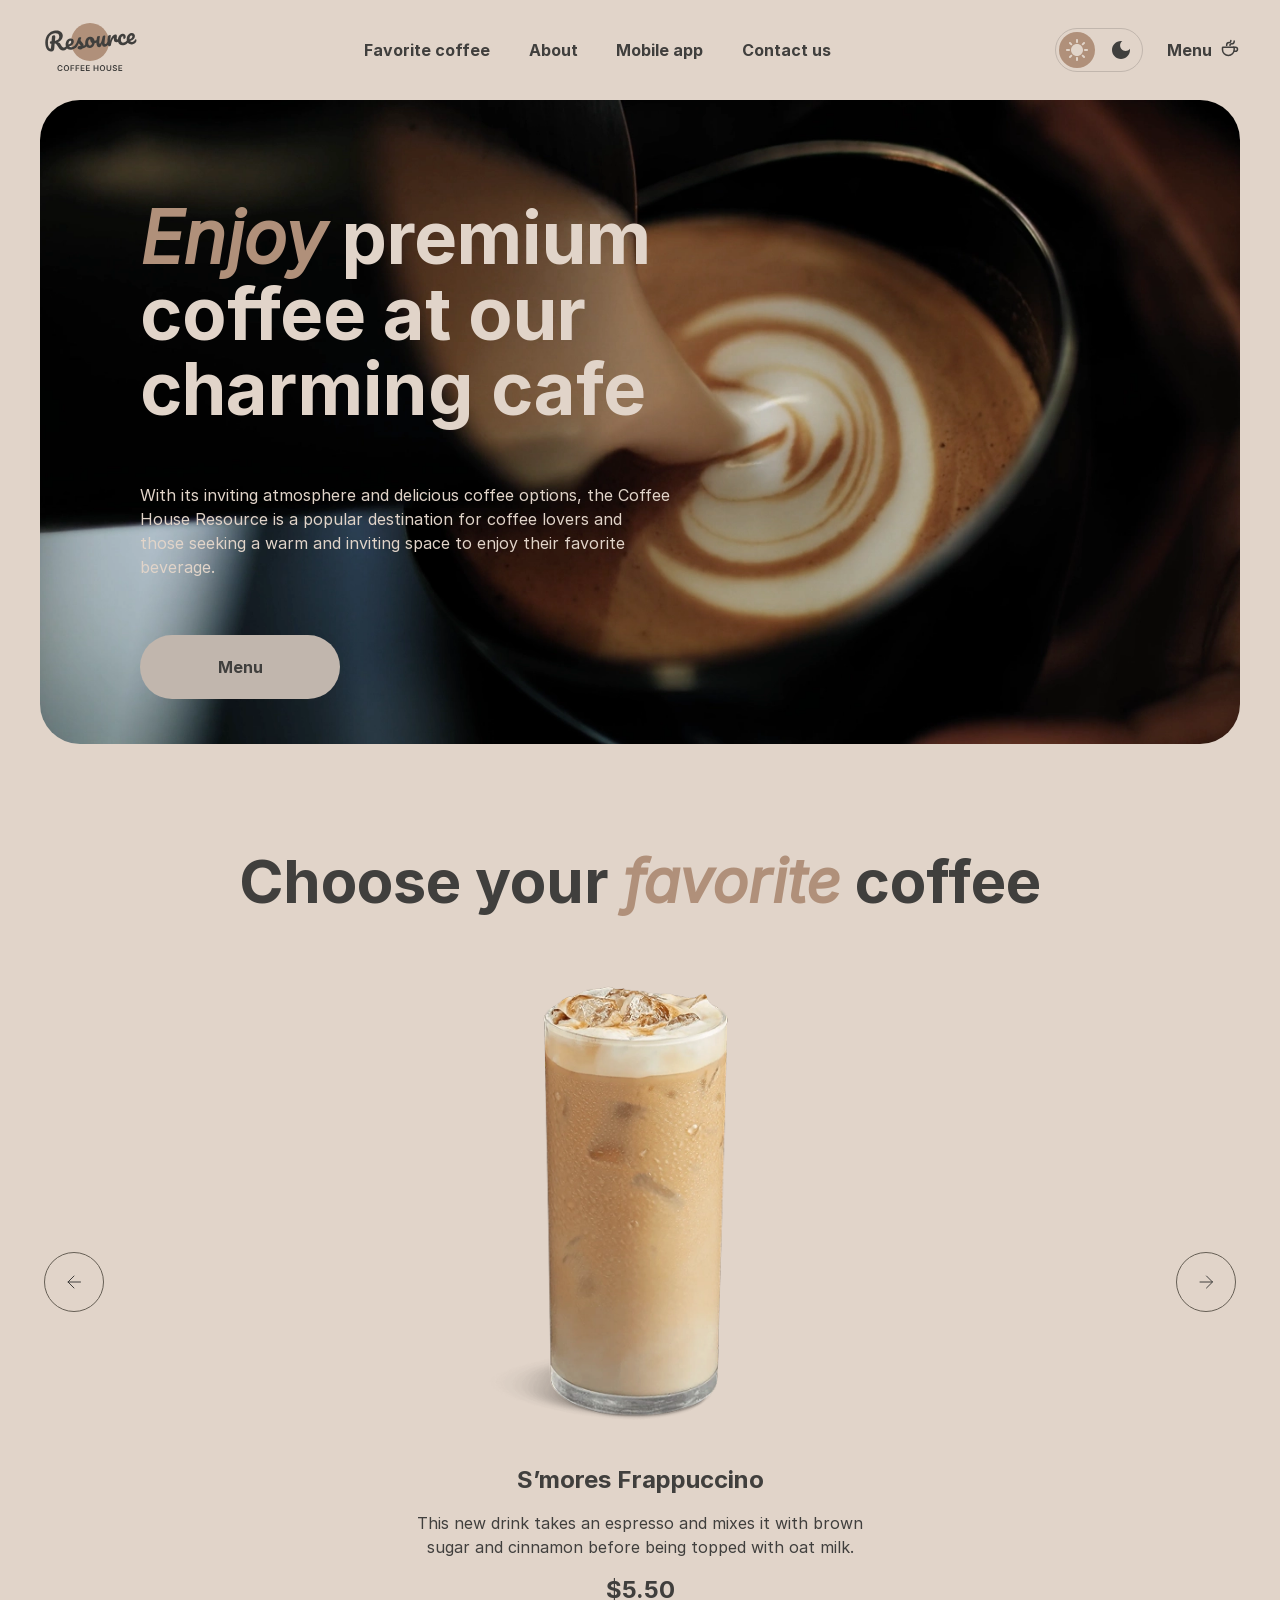
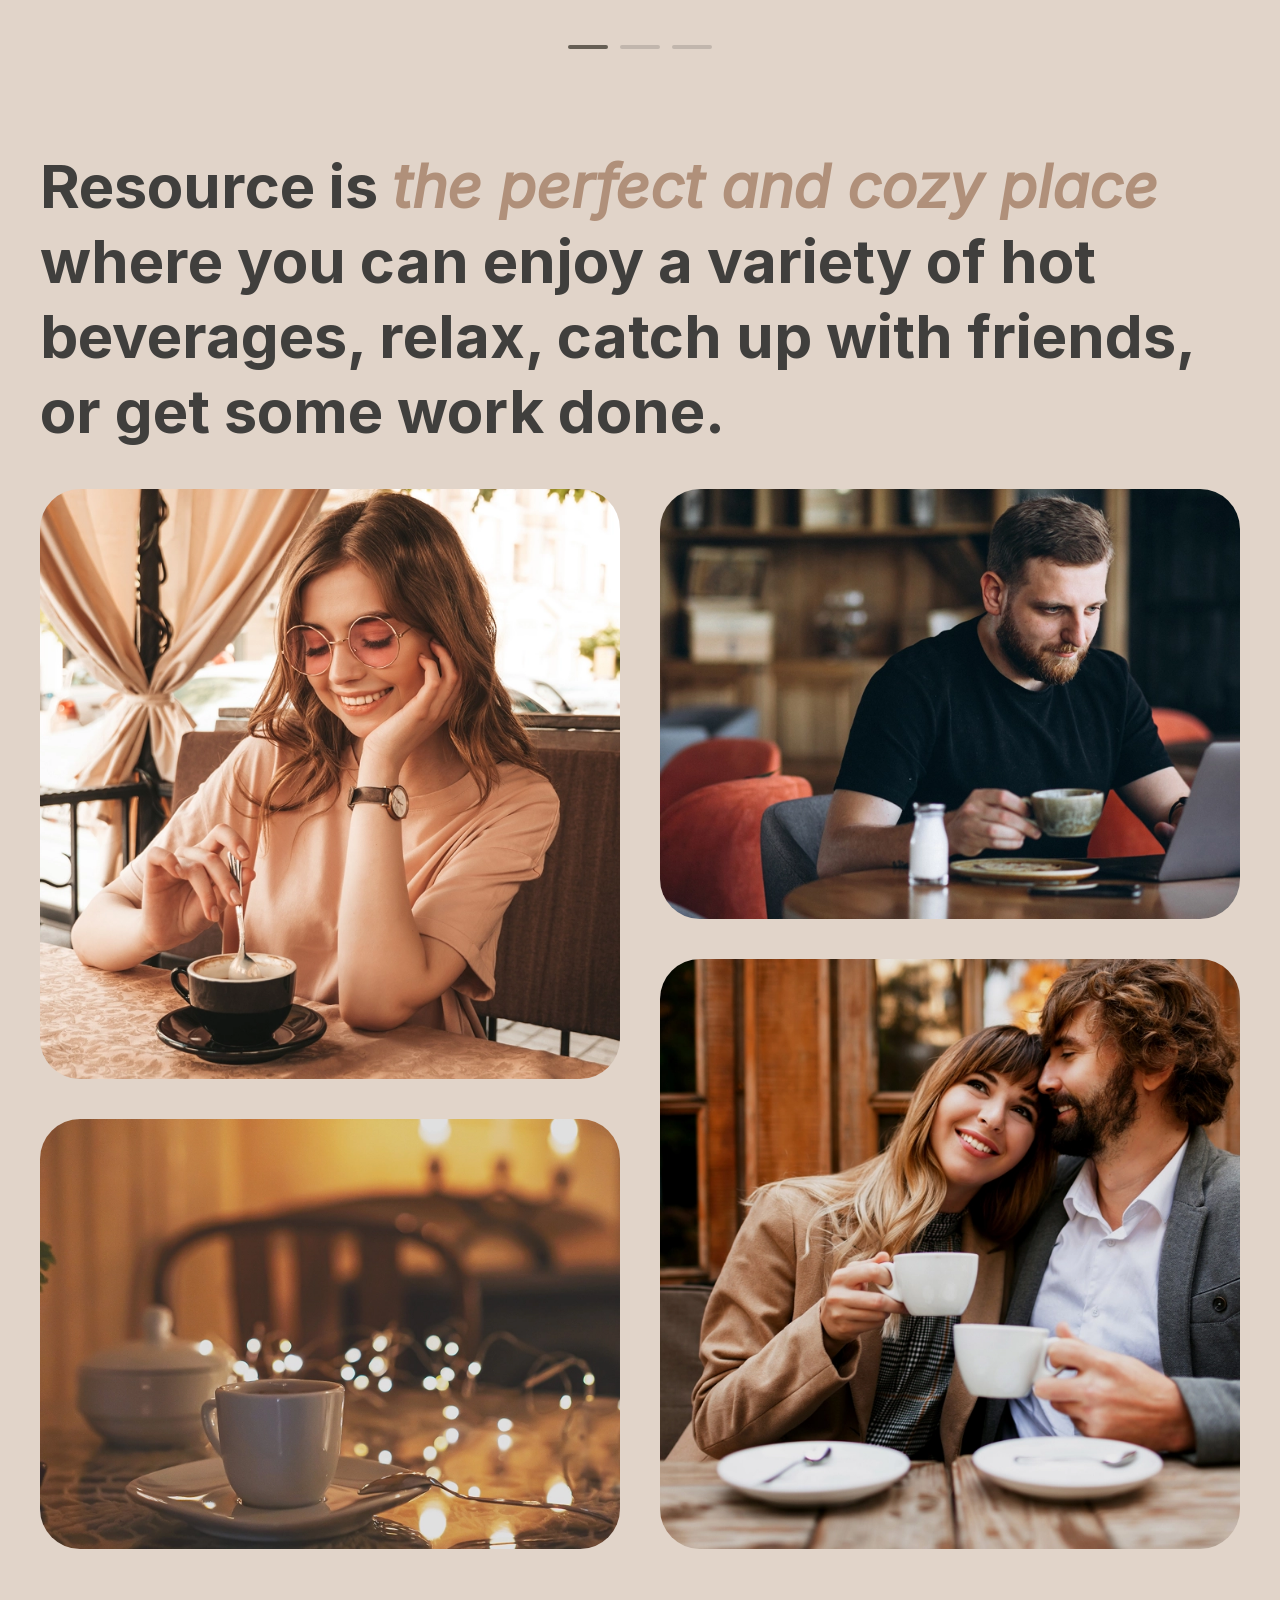
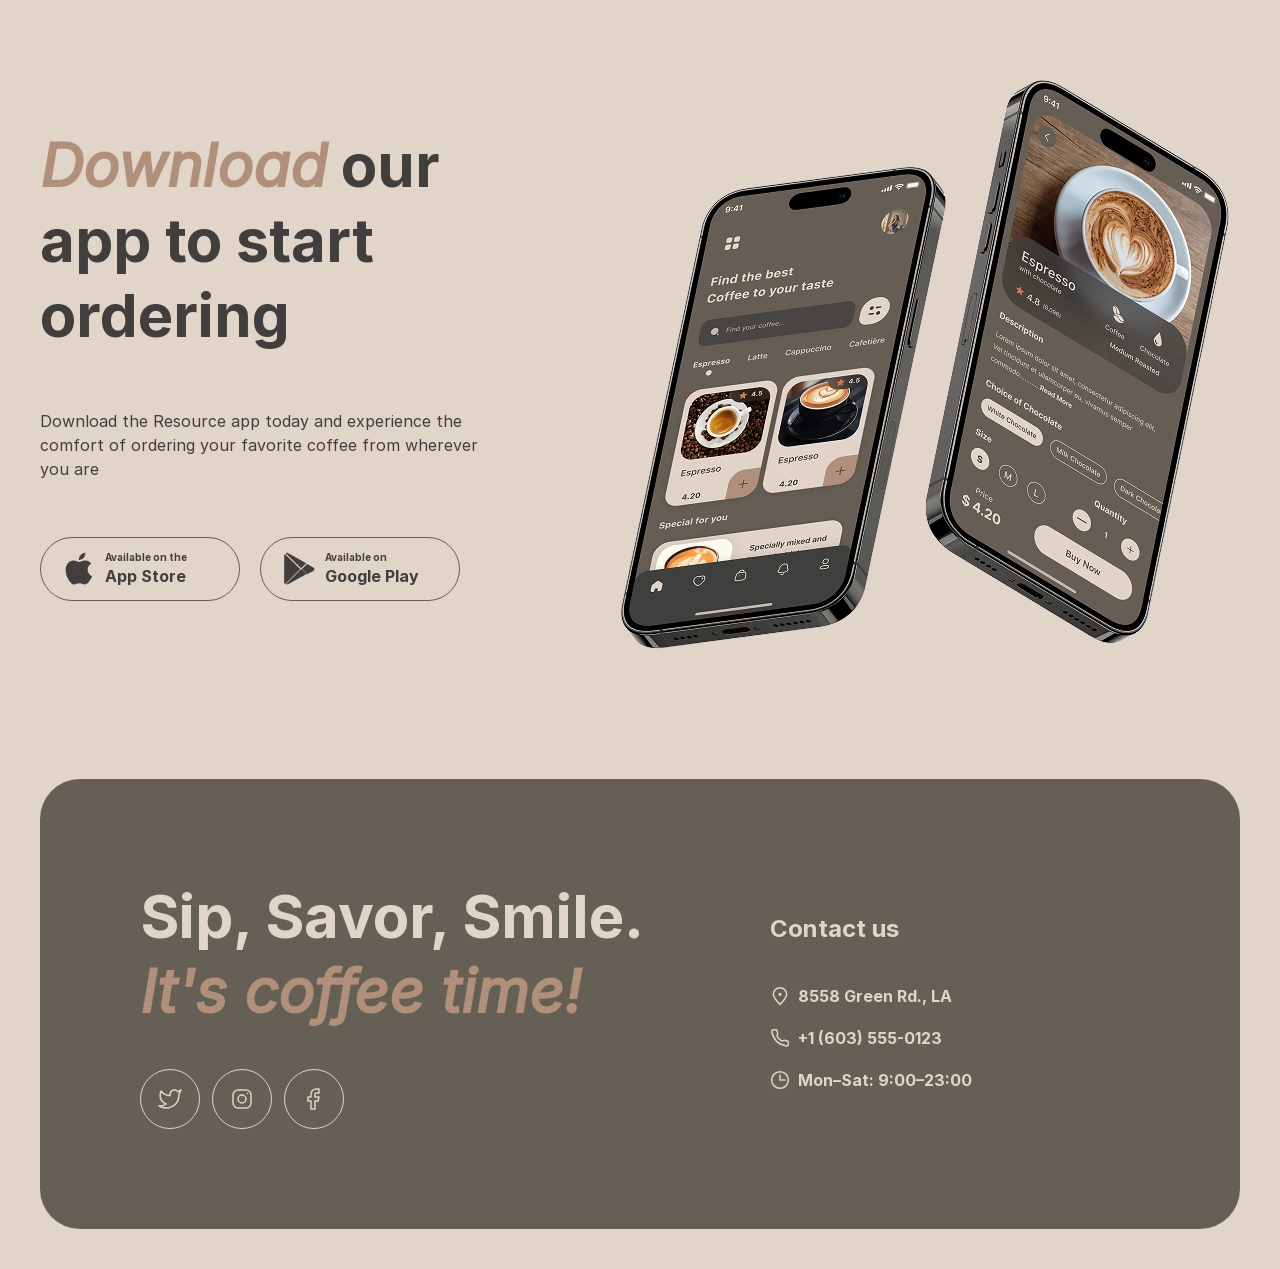
==== index.html @ 2dc0144a "feat: implement footer" ====
<!doctype html>
<html lang="en">
  <head>
    <meta charset="UTF-8" />
    <meta name="viewport" content="width=device-width, initial-scale=1.0" />
    <title>Coffee House</title>
    <link rel="manifest" href="site.webmanifest" />
    <link rel="shortcut icon" href="favicon.ico" sizes="16x16" />
    <link rel="shortcut icon" href="favicon.ico" sizes="32x32" />
    <link rel="icon" href="assets/favicons/favicon.svg" type="image/svg+xml" />
    <link rel="apple-touch-icon" href="assets/favicons/apple-touch-icon.png" />
    <link rel="stylesheet" href="css/modern-normalize.css" />
    <link rel="stylesheet" href="css/style.css" />
    <script type="module" src="js/main.js"></script>
  </head>
  <body data-theme="light">
    <header class="header action-link">
      <a class="header-logo" href="index.html">
        <img class="header-logo-light" src="assets/images/logo-light.svg" alt="Coffee house logo" />
        <img class="header-logo-dark" src="assets/images/logo-dark.svg" alt="Coffee house logo" />
      </a>
      <nav class="nav">
        <ul class="nav-list">
          <li class="nav-list-item"><a href="#">Favorite coffee</a></li>
          <li class="nav-list-item"><a href="#">About</a></li>
          <li class="nav-list-item"><a href="#">Mobile app</a></li>
          <li class="nav-list-item"><a href="#">Contact us</a></li>
        </ul>
      </nav>
      <button class="theme-switch" id="theme-button" type="button">
        <span class="theme-switch-icon-light">
          <svg width="22" height="22" viewBox="0 0 22 22" fill="currentColor" xmlns="http://www.w3.org/2000/svg">
            <path
              d="M10 3V1C10 0.45 10.45 0 11 0C11.55 0 12 0.45 12 1V3C12 3.55 11.55 4 11 4C10.45 4 10 3.55 10 3ZM17.36 6.05L18.77 4.63C19.16 4.24 19.16 3.61 18.77 3.22C18.38 2.83 17.75 2.83 17.36 3.22L15.95 4.64C15.56 5.03 15.56 5.66 15.95 6.05C16.34 6.44 16.97 6.44 17.36 6.05ZM21 10H19C18.45 10 18 10.45 18 11C18 11.55 18.45 12 19 12H21C21.55 12 22 11.55 22 11C22 10.45 21.55 10 21 10ZM11 18C10.45 18 10 18.45 10 19V21C10 21.55 10.45 22 11 22C11.55 22 12 21.55 12 21V19C12 18.45 11.55 18 11 18ZM4.64 6.05L3.22 4.64C2.83 4.25 2.83 3.61 3.22 3.23C3.61 2.85 4.25 2.84 4.63 3.23L6.04 4.64C6.43 5.03 6.43 5.67 6.04 6.05C5.65 6.43 5.02 6.44 4.64 6.05ZM15.95 15.95C15.56 16.34 15.56 16.98 15.95 17.36L17.36 18.77C17.75 19.16 18.39 19.16 18.77 18.77C19.16 18.38 19.16 17.74 18.77 17.36L17.36 15.95C16.98 15.56 16.34 15.56 15.95 15.95ZM1 12H3C3.55 12 4 11.55 4 11C4 10.45 3.55 10 3 10H1C0.45 10 0 10.45 0 11C0 11.55 0.45 12 1 12ZM4.64 18.78L6.05 17.37C6.44 16.98 6.44 16.34 6.05 15.96C5.66 15.58 5.02 15.57 4.64 15.96L3.23 17.37C2.84 17.76 2.84 18.4 3.23 18.78C3.61 19.17 4.25 19.17 4.64 18.78ZM11 5C7.69 5 5 7.69 5 11C5 14.31 7.69 17 11 17C14.31 17 17 14.31 17 11C17 7.69 14.31 5 11 5Z"
            />
          </svg>
        </span>
        <span class="theme-switch-icon-dark">
          <svg width="18" height="18" viewBox="0 0 18 18" fill="currentColor" xmlns="http://www.w3.org/2000/svg">
            <path
              d="M9 0C4.03 0 0 4.03 0 9C0 13.97 4.03 18 9 18C13.97 18 18 13.97 18 9C18 8.54 17.96 8.08 17.9 7.64C16.92 9.01 15.32 9.9 13.5 9.9C10.52 9.9 8.1 7.48 8.1 4.5C8.1 2.69 8.99 1.08 10.36 0.0999999C9.92 0.0399999 9.46 0 9 0Z"
            />
          </svg>
        </span>
      </button>
      <div class="header-menu">
        <a class="header-menu-link" href="#">
          <span>Menu</span>
          <svg width="20" height="20" viewBox="0 0 20 20" fill="none" xmlns="http://www.w3.org/2000/svg">
            <path
              d="M14.166 9.76667V11.6667C14.166 14.8883 11.5543 17.5 8.33268 17.5C5.11102 17.5 2.49935 14.8883 2.49935 11.6667V9.76667C2.49935 9.4353 2.76798 9.16667 3.09935 9.16667H13.566C13.8974 9.16667 14.166 9.4353 14.166 9.76667Z"
              stroke="currentColor"
              stroke-width="1.5"
              stroke-linecap="round"
              stroke-linejoin="round"
            />
            <path
              d="M9.99935 7.49996C9.99935 6.66663 10.5946 5.83329 11.7851 5.83329C13.1 5.83329 14.166 4.7673 14.166 3.45234V2.91663"
              stroke="currentColor"
              stroke-width="1.5"
              stroke-linecap="round"
              stroke-linejoin="round"
            />
            <path
              d="M6.66732 7.5V7.08333C6.66732 5.70262 7.78661 4.58333 9.16732 4.58333C10.0878 4.58333 10.834 3.83714 10.834 2.91667V2.5"
              stroke="currentColor"
              stroke-width="1.5"
              stroke-linecap="round"
              stroke-linejoin="round"
            />
            <path
              d="M13.334 9.16663H15.4173C16.5679 9.16663 17.5007 10.0994 17.5007 11.25C17.5007 12.4006 16.5679 13.3333 15.4173 13.3333H14.1673"
              stroke="currentColor"
              stroke-width="1.5"
              stroke-linecap="round"
              stroke-linejoin="round"
            />
          </svg>
        </a>
        <button class="header-menu-burger button-icon-burger" type="button">
          <svg width="18" height="10" viewBox="0 0 18 10" fill="none" xmlns="http://www.w3.org/2000/svg">
            <path d="M0.75 0.75H16.75" stroke="currentColor" stroke-width="1.5" stroke-linecap="round" stroke-linejoin="round" />
            <path d="M0.75 8.75H16.75" stroke="currentColor" stroke-width="1.5" stroke-linecap="round" stroke-linejoin="round" />
          </svg>
        </button>
      </div>
    </header>
    <main class="main">
      <section class="hero">
        <video class="hero-video" poster="assets/images/img-hero.webp" autoplay muted loop playsinline>
          <source src="assets/video/video-hero.mp4" type="video/mp4" />
        </video>
        <div class="hero-text">
          <h1 class="heading-1"><span class="accent">Enjoy</span> premium coffee at our charming cafe</h1>
          <p class="hero-text-subtitle body-medium">
            With its inviting atmosphere and delicious coffee options, the Coffee House Resource is a popular destination for coffee lovers and those seeking a warm and inviting
            space to enjoy their favorite beverage.
          </p>
          <button class="hero-text-button button-primary action-link">Menu</button>
        </div>
      </section>
      <section class="slider-wrapper">
        <h2 class="slider-text heading-2">Choose your <span class="accent">favorite</span> coffee</h2>
        <div class="slider-product">
          <button class="button-slider slider-arrow-prev" aria-label="Previous">
            <svg width="24" height="24" viewBox="0 0 24 24" fill="none">
              <path d="M18.5 12H6M12 18L6 12L12 6" stroke="currentColor" stroke-linecap="round" stroke-linejoin="round" />
            </svg>
          </button>
          <div class="slider-track">
            <div class="slider-slide is-active">
              <img class="slider-image" src="assets/images/coffee-slider-1.webp" alt="S’mores Frappuccino" />
              <h3 class="slider-title heading-3">S’mores Frappuccino</h3>
              <p class="slider-desc body-medium">This new drink takes an espresso and mixes it with brown sugar and cinnamon before being topped with oat milk.</p>
              <p class="heading-3">$5.50</p>
            </div>
            <div class="slider-slide">
              <img class="slider-image" src="assets/images/coffee-slider-2.webp" alt="Caramel Macchiato" />
              <h3 class="slider-title heading-3">Caramel Macchiato</h3>
              <p class="slider-desc body-medium">Fragrant and unique classic espresso with rich caramel-peanut syrup, with cream under whipped thick foam.</p>
              <p class="heading-3">$5.00</p>
            </div>
            <div class="slider-slide">
              <img class="slider-image" src="assets/images/coffee-slider-3.webp" alt="Ice Coffee" />
              <h3 class="slider-title heading-3">Ice Coffee</h3>
              <p class="slider-desc body-medium">A popular summer drink that tones and invigorates. Prepared from coffee, milk and ice.</p>
              <p class="heading-3">$4.50</p>
            </div>
          </div>
          <button class="button-slider slider-arrow-next" aria-label="Next">
            <svg width="24" height="24" viewBox="0 0 24 24" fill="none">
              <path d="M6 12H18.5M12.5 18L18.5 12L12.5 6" stroke="currentColor" stroke-linecap="round" stroke-linejoin="round" />
            </svg>
          </button>
        </div>
        <div class="slider-dots">
          <span class="slider-dot is-active" aria-label="Slide 1"></span>
          <span class="slider-dot" aria-label="Slide 2"></span>
          <span class="slider-dot" aria-label="Slide 3"></span>
        </div>
      </section>
      <section class="about">
        <h2 class="about-text heading-2">
          Resource is <span class="accent">the perfect and cozy place</span> where you can enjoy a variety of hot beverages, relax, catch up with friends, or get some work done.
        </h2>
        <div class="about-gallery">
          <div class="about-gallery-column">
            <img class="about-image about-image-1" src="assets/images/about-1.webp" alt="Woman enjoying coffee at a cafe table" />
            <img class="about-image about-image-2" src="assets/images/about-2.webp" alt="Cup of coffee on a table" />
          </div>
          <div class="about-gallery-column">
            <img class="about-image about-image-3" src="assets/images/about-3.webp" alt="Man drinking coffee while working on a laptop" />
            <img class="about-image about-image-4" src="assets/images/about-4.webp" alt="Couple enjoying coffee together" />
          </div>
        </div>
      </section>
      <section class="download">
        <div class="download-info">
          <h2 class="download-title heading-2"><span class="accent">Download</span> our app to&nbsp;start ordering</h2>
          <p class="body-medium">Download the Resource app today and experience the comfort of ordering your favorite coffee from wherever you are</p>
          <div class="download-buttons">
            <button class="button-app-store" type="button">
              <svg class="button-store-icon" width="36" height="36" viewBox="0 0 36 36" fill="currentColor" xmlns="http://www.w3.org/2000/svg" aria-hidden="true">
                <path
                  d="M26.7063 18.6307C26.6694 14.6324 30.0641 12.6872 30.2193 12.5966C28.2967 9.86366 25.3169 9.49026 24.2697 9.46048C21.767 9.20369 19.3393 10.9206 18.0644 10.9206C16.764 10.9206 14.8008 9.48529 12.6848 9.52747C9.96196 9.56841 7.41468 11.1055 6.01762 13.4923C3.13444 18.359 5.28474 25.5108 8.04705 29.4446C9.42884 31.3712 11.0435 33.5223 13.1569 33.4466C15.2245 33.3635 15.9968 32.1614 18.4919 32.1614C20.9641 32.1614 21.6893 33.4466 23.8447 33.3983C26.0637 33.3635 27.4608 31.463 28.7942 29.519C30.3911 27.3108 31.0323 25.1362 31.0578 25.0245C31.0056 25.0071 26.7483 23.4229 26.7063 18.6307Z"
                />
                <path
                  d="M22.6347 6.87268C23.7468 5.51675 24.5076 3.67205 24.2964 1.80005C22.6869 1.86952 20.674 2.88554 19.5149 4.21169C18.4893 5.38029 17.5732 7.29571 17.8099 9.097C19.6179 9.2285 21.4743 8.20752 22.6347 6.87268Z"
                />
              </svg>
              <span class="button-store-text">
                <span class="body-caption">Available on the</span>
                <span class="action-link">App Store</span>
              </span>
            </button>
            <button class="button-google-play" type="button">
              <svg class="button-store-icon" width="36" height="36" viewBox="0 0 36 36" fill="currentColor" xmlns="http://www.w3.org/2000/svg" aria-hidden="true">
                <path
                  d="M3.7558 3.20309C3.39335 3.57302 3.18359 4.14896 3.18359 4.89483V31.4995C3.18359 32.2454 3.39335 32.8213 3.7558 33.1913L3.84525 33.2725L19.1359 18.3701V18.0182L3.84525 3.11587L3.7558 3.20309Z"
                />
                <path
                  d="M26.0776 23.34L20.9863 18.3701V18.0182L26.0837 13.0482L26.1979 13.1129L32.2345 16.4618C33.9573 17.4122 33.9573 18.9761 32.2345 19.9325L26.1979 23.2754L26.0776 23.34Z"
                />
                <path d="M25.5916 23.0812L20.3801 18L5 32.9971C5.5722 33.5836 6.50531 33.6542 7.56643 33.0678L25.5916 23.0812Z" />
                <path d="M25.2733 12.1876L7.24807 2.20103C6.18695 1.62058 5.25384 1.69125 4.68164 2.27772L20.0617 17.2688L25.2733 12.1876Z" />
              </svg>
              <span class="button-store-text">
                <span class="body-caption">Available on</span>
                <span class="action-link">Google Play</span>
              </span>
            </button>
          </div>
        </div>
        <img class="download-image" src="assets/images/mobile-screens.webp" alt="Coffee House mobile app screens" />
      </section>
    </main>
    <footer class="footer">
      <div class="footer-brand">
        <h2 class="heading-2">
          Sip, Savor, Smile.<br />
          <span class="accent">It's coffee time!</span>
        </h2>
        <div class="footer-socials">
          <a class="button-social" href="https://www.twitter.com/" aria-label="Twitter" target="_blank" rel="noopener">
            <svg width="24" height="24" viewBox="0 0 24 24" fill="none" xmlns="http://www.w3.org/2000/svg" aria-hidden="true">
              <path
                d="M23 3.01006C23 3.01006 20.9821 4.20217 19.86 4.54006C19.2577 3.84757 18.4573 3.35675 17.567 3.13398C16.6767 2.91122 15.7395 2.96725 14.8821 3.29451C14.0247 3.62177 13.2884 4.20446 12.773 4.96377C12.2575 5.72309 11.9877 6.62239 12 7.54006V8.54006C10.2426 8.58562 8.50127 8.19587 6.93101 7.4055C5.36074 6.61513 4.01032 5.44869 3 4.01006C3 4.01006 -1 13.0101 8 17.0101C5.94053 18.408 3.48716 19.109 1 19.0101C10 24.0101 21 19.0101 21 7.51006C20.9991 7.23151 20.9723 6.95365 20.92 6.68006C21.9406 5.67355 23 3.01006 23 3.01006Z"
                stroke="currentColor"
                stroke-width="1.5"
                stroke-linecap="round"
                stroke-linejoin="round"
              />
            </svg>
          </a>
          <a class="button-social" href="https://www.instagram.com/" aria-label="Instagram" target="_blank" rel="noopener">
            <svg width="24" height="24" viewBox="0 0 24 24" fill="none" xmlns="http://www.w3.org/2000/svg" aria-hidden="true">
              <path
                d="M12 16C14.2091 16 16 14.2091 16 12C16 9.79086 14.2091 8 12 8C9.79086 8 8 9.79086 8 12C8 14.2091 9.79086 16 12 16Z"
                stroke="currentColor"
                stroke-width="1.5"
                stroke-linecap="round"
                stroke-linejoin="round"
              />
              <path
                d="M3 16V8C3 5.23858 5.23858 3 8 3H16C18.7614 3 21 5.23858 21 8V16C21 18.7614 18.7614 21 16 21H8C5.23858 21 3 18.7614 3 16Z"
                stroke="currentColor"
                stroke-width="1.5"
                stroke-linecap="round"
                stroke-linejoin="round"
              />
              <path d="M17.5 6.51L17.51 6.49889" stroke="currentColor" stroke-width="1.5" stroke-linecap="round" stroke-linejoin="round" />
            </svg>
          </a>
          <a class="button-social" href="https://www.facebook.com/" aria-label="Facebook" target="_blank" rel="noopener">
            <svg width="24" height="24" viewBox="0 0 24 24" fill="none" xmlns="http://www.w3.org/2000/svg" aria-hidden="true">
              <path
                d="M17 2H14C12.6739 2 11.4021 2.52678 10.4645 3.46447C9.52678 4.40215 9 5.67392 9 7V10H6V14H9V22H13V14H16L17 10H13V7C13 6.73478 13.1054 6.48043 13.2929 6.29289C13.4804 6.10536 13.7348 6 14 6H17V2Z"
                stroke="currentColor"
                stroke-width="1.5"
                stroke-linecap="round"
                stroke-linejoin="round"
              />
            </svg>
          </a>
        </div>
      </div>
      <div class="footer-contacts">
        <h3 class="heading-3">Contact us</h3>
        <ul class="footer-contacts-list">
          <li>
            <a class="link-contact action-link" href="https://maps.google.com/?q=8558+Green+Rd.,+LA" target="_blank" rel="noopener">
              <svg width="20" height="20" viewBox="0 0 20 20" fill="none" xmlns="http://www.w3.org/2000/svg">
                <path
                  d="M16.6673 8.33333C16.6673 12.0152 10.0007 18.3333 10.0007 18.3333C10.0007 18.3333 3.33398 12.0152 3.33398 8.33333C3.33398 4.65144 6.31875 1.66667 10.0007 1.66667C13.6825 1.66667 16.6673 4.65144 16.6673 8.33333Z"
                  stroke="currentColor"
                  stroke-width="1.5"
                />
                <path
                  d="M9.99935 9.16667C10.4596 9.16667 10.8327 8.79357 10.8327 8.33333C10.8327 7.8731 10.4596 7.5 9.99935 7.5C9.53911 7.5 9.16602 7.8731 9.16602 8.33333C9.16602 8.79357 9.53911 9.16667 9.99935 9.16667Z"
                  stroke="currentColor"
                  stroke-width="1.5"
                  stroke-linecap="round"
                  stroke-linejoin="round"
                />
              </svg>
              8558 Green Rd., LA
            </a>
          </li>
          <li>
            <a class="link-contact action-link" href="tel:+16035550123">
              <svg width="20" height="20" viewBox="0 0 20 20" fill="none" xmlns="http://www.w3.org/2000/svg">
                <path
                  d="M15.0984 12.2516L11.6665 12.9166C9.34845 11.7531 7.91654 10.4166 7.08321 8.33329L7.72483 4.89154L6.51197 1.66663L3.72946 1.66663C2.60191 1.66663 1.71466 2.59958 1.90108 3.71161C2.29888 6.08454 3.37231 10.0391 6.24987 12.9166C9.27338 15.9401 13.5661 17.3318 16.1378 17.9288C17.299 18.1983 18.3332 17.2908 18.3332 16.0988L18.3332 13.4843L15.0984 12.2516Z"
                  stroke="currentColor"
                  stroke-width="1.5"
                  stroke-linecap="round"
                  stroke-linejoin="round"
                />
              </svg>
              +1 (603) 555-0123
            </a>
          </li>
          <li>
            <span class="link-contact action-link">
              <svg width="20" height="20" viewBox="0 0 20 20" fill="none" xmlns="http://www.w3.org/2000/svg">
                <g clip-path="url(#clip0_217_1736)">
                  <path d="M10 5L10 10L15 10" stroke="currentColor" stroke-width="1.5" stroke-linecap="round" stroke-linejoin="round" />
                  <path
                    d="M10.0003 18.3333C14.6027 18.3333 18.3337 14.6023 18.3337 9.99996C18.3337 5.39759 14.6027 1.66663 10.0003 1.66663C5.39795 1.66663 1.66699 5.39759 1.66699 9.99996C1.66699 14.6023 5.39795 18.3333 10.0003 18.3333Z"
                    stroke="currentColor"
                    stroke-width="1.5"
                    stroke-linecap="round"
                    stroke-linejoin="round"
                  />
                </g>
                <defs>
                  <clipPath id="clip0_217_1736">
                    <rect width="20" height="20" fill="white" />
                  </clipPath>
                </defs>
              </svg>
              Mon–Sat: 9:00–23:00
            </span>
          </li>
        </ul>
      </div>
    </footer>
  </body>
</html>
---- css/style.css ----
@font-face {
    font-family: 'Inter';
    src: url('../assets/fonts/Inter-Regular.woff2') format('woff2');
    font-weight: normal;
    font-style: normal;
    font-display: swap;
}

@font-face {
    font-family: 'Inter';
    src: url('../assets/fonts/Inter-Italic.woff2') format('woff2');
    font-weight: normal;
    font-style: italic;
    font-display: swap;
}

@font-face {
    font-family: 'Inter';
    src: url('../assets/fonts/Inter-Bold.woff2') format('woff2');
    font-weight: bold;
    font-style: normal;
    font-display: swap;
}

:root {
    --transition-duration: 0.2s;
    /* fonts */
    --font-family-base: 'Inter', sans-serif;
    --fs-heading-1: 72px;
    --fs-heading-1-mob: 42px;
    --fw-heading-1: 600;
    --lh-heading-1: 1.05;
    --lh-heading-1-mob: 1.15;
    --fs-heading-2: 60px;
    --fs-heading-2-mob: 32px;
    --fw-heading-2: 600;
    --lh-heading-2: 1.25;
    --lh-heading-2-mob: 1.25;
    --fs-heading-3: 24px;
    --fw-heading-3: 600;
    --lh-heading-3: 1.25;
    --fs-body-medium: 16px;
    --fw-body-medium: 400;
    --lh-body-medium: 1.50;
    --fs-body-caption: 10px;
    --fw-body-caption: 600;
    --lh-body-caption: 1.40;
    --fs-action-link: 16px;
    --fw-action-link: 600;
    --lh-action-link: 1.50;
    --fs-action-burger-link: 32px;
    --fw-action-burger-link: 600;
    --lh-action-burger-link: 1.25;
    /* Colors */
    --color-bg: #B6AEA7;
    /* light theme */
    --color-text-primary: #403F3D;
    --color-text-inverse: #E1D4C9;
    --color-text-accent: #B0907A;
    --color-bg-page: #E1D4C9;
    --color-bg-container: #665F55;
    --color-bg-overlay: #403F3D80;
    --color-border-primary: #C1B6AD;
    --color-border-inverse: #665F55;
}

[data-theme="dark"] {
    --color-text-primary: #E1D4C9;
    --color-text-inverse: #E1D4C9;
    --color-text-accent: #B0907A;
    --color-bg-page: #292826;
    --color-bg-container: #403F3D;
    --color-bg-overlay: #29282680;
    --color-border-primary: #665F55;
    --color-border-inverse: #C1B6AD;
}

/* Fonts sizes */
.accent {
    font-style: italic;
}

.heading-1 {
    font-family: var(--font-family-base);
    font-size: var(--fs-heading-1);
    font-weight: var(--fw-heading-1);
    line-height: var(--lh-heading-1);
    margin: 0;
}

.heading-2 {
    font-family: var(--font-family-base);
    font-size: var(--fs-heading-2);
    font-weight: var(--fw-heading-2);
    line-height: var(--lh-heading-2);
    margin: 0;
}

.heading-3 {
    font-family: var(--font-family-base);
    font-size: var(--fs-heading-3);
    font-weight: var(--fw-heading-3);
    line-height: var(--lh-heading-3);
    margin: 0;
}

.body-medium {
    font-family: var(--font-family-base);
    font-size: var(--fs-body-medium);
    font-weight: var(--fw-body-medium);
    line-height: var(--lh-body-medium);
}

.body-caption {
    font-family: var(--font-family-base);
    font-size: var(--fs-body-caption);
    font-weight: var(--fw-body-caption);
    line-height: var(--lh-body-caption);
}

.action-link {
    font-family: var(--font-family-base);
    font-size: var(--fs-action-link);
    font-weight: var(--fw-action-link);
    line-height: var(--lh-action-link);
}

.action-burger-link {
    font-family: var(--font-family-base);
    font-size: var(--fs-action-burger-link);
    font-weight: var(--fw-action-burger-link);
    line-height: var(--lh-action-burger-link);
}

@media (max-width: 380px) {
    .heading-1 {
        font-size: var(--fs-heading-1-mob);
        line-height: var(--lh-heading-1-mob);
    }

    .heading-2 {
        font-size: var(--fs-heading-2-mob);
        line-height: var(--lh-heading-2-mob);
    }
}

/* base page styles */
html {
    scroll-behavior: smooth;
    scroll-padding-top: 100px;
    background-color: var(--color-bg);
}

body {
    font-family: var(--font-family-base);
    font-size: var(--fs-body-medium);
    font-weight: var(--fw-body-medium);
    line-height: var(--lh-body-medium);
    color: var(--color-text-primary);
    background-color: var(--color-bg-page);
    margin: 0 auto;
    padding-bottom: 40px;
    max-width: 1440px;
    min-height: 100vh;
    box-shadow: 0 0 20px rgba(0, 0, 0, 0.15);
}

a,
button,
input,
textarea,
svg * {
    transition-duration: var(--transition-duration);
}

a {
    color: var(--color-text-primary);
    text-decoration: none;
    text-wrap: nowrap;
}

a:hover {
    color: var(--color-text-accent);
}

button {
    cursor: pointer;
}

.button-primary {
    display: inline-flex;
    align-items: center;
    justify-content: center;
    height: 64px;
    color: var(--color-text-primary);
    background-color: var(--color-border-primary);
    border: none;
    border-radius: 32px;
}

.button-secondary {
    display: inline-flex;
    align-items: center;
    justify-content: center;
    height: 44px;
    background-color: transparent;
    border: 1px solid var(--color-border-primary);
    border-radius: 50%;
}

.button-app-store,
.button-google-play {
    display: inline-flex;
    align-items: center;
    gap: 8px;
    width: 200px;
    height: 64px;
    padding: 0 20px;
    color: var(--color-text-primary);
    background-color: var(--color-bg-page);
    border: 1px solid var(--color-border-inverse);
    border-radius: 32px;
}

.button-app-store:hover,
.button-google-play:hover {
    color: var(--color-text-inverse);
    background-color: var(--color-bg-container);
    border: 1px solid transparent;
}

.button-store-text {
    display: flex;
    flex-direction: column;
    align-items: flex-start;
}

.button-slider {
    display: inline-flex;
    align-items: center;
    justify-content: center;
    width: 60px;
    height: 60px;
    color: var(--color-text-primary);
    background-color: transparent;
    border: 1px solid var(--color-border-inverse);
    border-radius: 50%;
}

.button-slider:hover {
    color: var(--color-text-inverse);
    background-color: var(--color-bg-container);
    border: 1px solid transparent;
}

.button-social {
    display: inline-flex;
    align-items: center;
    justify-content: center;
    width: 60px;
    height: 60px;
    color: var(--color-text-inverse);
    background-color: transparent;
    border: 1px solid var(--color-text-inverse);
    border-radius: 50%;
}

.button-social:hover {
    color: var(--color-bg-container);
    background-color: var(--color-text-inverse);
    border-color: transparent;
}

.button-icon-burger {
    display: inline-flex;
    align-items: center;
    justify-content: center;
    width: 44px;
    height: 44px;
    background-color: transparent;
    border: 1px solid var(--color-border-inverse);
    border-radius: 50%;
}

/* Theme header styles */

.header {
    display: flex;
    align-items: center;
    gap: 24px;
    height: 60px;
    box-sizing: content-box;
    padding: 20px 40px;
    position: sticky;
    top: 0;
    z-index: 200;
    background-color: var(--color-bg-page);
}

.nav {
    flex: 1;
    container-type: inline-size;
}

.nav-list {
    display: flex;
    justify-content: center;
    align-items: center;
    list-style-type: none;
    column-gap: clamp(10px, 4.44cqi, 40px);
    padding-left: 0;
}

.nav-list-item {
    padding: 10px 0;
}

@media (max-width: 768px) {
    .nav-list {
        display: none;
    }
}

.header-logo-dark {
    display: none;
}

[data-theme="dark"] .header-logo-light {
    display: none;
}

[data-theme="dark"] .header-logo-dark {
    display: block;
}

.theme-switch {
    display: inline-flex;
    align-items: center;
    justify-content: center;
    gap: 8px;
    padding: 0px 3px;
    height: 44px;
    background-color: transparent;
    border: 1px solid var(--color-border-primary);
    border-radius: 22px;
}

.theme-switch-icon-light {
    display: inline-flex;
    align-items: center;
    justify-content: center;
    width: 36px;
    height: 36px;
    color: var(--color-text-inverse);
    background-color: var(--color-text-accent);
    border-radius: 50%;
}

.theme-switch-icon-dark {
    display: inline-flex;
    align-items: center;
    justify-content: center;
    width: 36px;
    height: 36px;
    color: var(--color-text-primary);
    background-color: transparent;
    border-radius: 50%;
}

.theme-switch:hover .theme-switch-icon-dark {
    color: var(--color-text-inverse);
    background-color: var(--color-border-inverse);
}

[data-theme="dark"] .theme-switch-icon-light {
    background-color: transparent;
}

[data-theme="dark"] .theme-switch-icon-dark {
    background-color: var(--color-text-accent);
}

[data-theme="dark"] .theme-switch:hover .theme-switch-icon-light {
    background-color: var(--color-border-inverse);
}

[data-theme="dark"] .theme-switch:hover .theme-switch-icon-dark {
    background-color: var(--color-text-accent);
}

.header-menu-link {
    display: flex;
    align-items: flex-start;
    gap: 8px;
    border-bottom: 1px solid transparent;
}

.header-menu-link:hover {
    border-bottom: 1px solid var(--color-text-accent);
}

.header-menu-burger {
    display: none;
}

@media (max-width: 768px) {
    .header-menu-link {
        display: none;
    }

    .header-menu-burger {
        display: block;
    }
}

/* Main page styles */
.main {
    display: flex;
    flex-direction: column;
    gap: 100px;
    margin-bottom: 100px;
    padding: 0 40px;
}

/* Hero section styles */
.hero {
    position: relative;
    width: 100%;
    height: 100%;
    border: none;
    overflow: hidden;
}

.hero-video {
    display: block;
    object-fit: cover;
    width: 100%;
    height: 644px;
    border-radius: 40px;
}

.hero-text {
    position: absolute;
    top: 100px;
    left: 100px;
    width: 530px;
    display: flex;
    flex-direction: column;
    gap: 40px;
    color: var(--color-text-inverse);
}

.hero-text .accent {
    color: var(--color-text-accent);
}

.hero-text-button {
    width: 200px;
}

@media (max-width: 768px) {
    .hero-text {
        left: 60px;
    }
}

@media (max-width: 380px) {
    .main {
        padding: 0 16px;
    }

    .hero-video {
        height: 552px;
    }

    .hero-text {
        top: 60px;
        left: 16px;
        width: 316px;
    }
}

/* Slider section styles */
.slider-wrapper {
    display: flex;
    flex-direction: column;
    justify-content: center;
    gap: 40px;
    text-align: center;
}

.slider-text .accent {
    color: var(--color-text-accent);
}

.slider-product {
    position: relative;
    width: 100%;
    border: none;
    overflow: hidden;
}

.slider-track {
    max-width: 480px;
    min-height: 640px;
    margin: 0 auto;
}

.slider-slide {
    display: none;
}

.slider-slide.is-active {
    display: block;
}

.slider-image {
    width: 100%;
}

.slider-title {
    margin-top: 20px;
}

.slider-desc {
    margin: 16px 0;
}

.slider-arrow-prev {
    position: absolute;
    top: 50%;
    left: 4px;
    transform: translateY(-50%);
    z-index: 1;
}

.slider-arrow-next {
    position: absolute;
    top: 50%;
    right: 4px;
    transform: translateY(-50%);
    z-index: 1;
}

@media (max-width: 768px) {
    .slider-arrow-prev {
        left: 0;
    }

    .slider-arrow-next {
        right: 0;
    }
}

@media (max-width: 380px) {
    .slider-track {
        max-width: 348px;
        min-height: 538px;
    }

    .slider-arrow-prev {
        display: none;
    }

    .slider-arrow-next {
        display: none;
    }
}

.slider-dots {
    display: flex;
    justify-content: center;
    gap: 12px;
}

.slider-dot {
    width: 40px;
    height: 4px;
    background-color: var(--color-border-primary);
    border-radius: 2px;
}

.slider-dot.is-active {
    background-color: var(--color-border-inverse);
}

/* About section styles */
.about {
    display: flex;
    flex-direction: column;
    gap: 40px;
}

.about-text .accent {
    color: var(--color-text-accent);
}

.about-gallery {
    display: flex;
    gap: 40px;
}

.about-gallery-column {
    display: flex;
    flex-direction: column;
    flex: 1;
    max-width: 660px;
    gap: 40px;
}

.about-image {
    display: block;
    width: 100%;
    object-fit: cover;
    border-radius: 40px;
}

.about-image-1,
.about-image-4 {
    height: 590px;
}

.about-image-2,
.about-image-3 {
    height: 430px;
}

@media (max-width: 768px) {
    .about-gallery {
        flex-direction: column;
    }

    .about-image-2,
    .about-image-3 {
        display: none;
    }
}

/* Download section styles */
.download {
    display: flex;
    align-items: center;
    gap: 100px;
}

.download-info {
    display: flex;
    flex-direction: column;
    gap: 40px;
    flex: 1;
    max-width: 630px;
}

.download-title .accent {
    color: var(--color-text-accent);
}

.download-buttons {
    display: flex;
    gap: 20px;
}

.download-image {
    display: block;
    object-fit: cover;
    width: 100%;
    max-width: 630px;
    min-width: 0;
}

@media (max-width: 768px) {
    .download {
        flex-direction: column;
        align-items: stretch;
    }

    .download-image {
        align-self: center;
    }
}

@media (max-width: 380px) {
    .download-buttons {
        flex-direction: column;
    }
}

/* Footer section styles */
.footer {
    display: flex;
    align-items: center;
    gap: 100px;
    margin: 0 40px;
    padding: 100px;
    color: var(--color-text-inverse);
    background-color: var(--color-bg-container);
    border-radius: 40px;
}

.footer-brand {
    display: flex;
    flex-direction: column;
    align-items: flex-start;
    flex-grow: 1;
    gap: 40px;
    max-width: 530px;
}

.footer .accent {
    color: var(--color-text-accent);
}

.footer-socials {
    display: flex;
    gap: 12px;
}

.footer-contacts {
    display: flex;
    flex-direction: column;
    align-items: flex-start;
    flex-grow: 1;
    gap: 40px;
}

.footer-contacts-list {
    display: flex;
    flex-direction: column;
    gap: 16px;
    list-style: none;
    margin: 0;
    padding-left: 0;
}

.link-contact {
    display: flex;
    align-items: center;
    gap: 8px;
    color: var(--color-text-inverse);
    border-bottom: 2px solid transparent;
}

.link-contact:hover {
    color: var(--color-text-inverse);
    border-bottom-color: var(--color-text-inverse);
}

@media (max-width: 768px) {
    .footer {
        flex-direction: column;
        align-items: stretch;
        padding: 100px 60px;
    }
}

@media (max-width: 380px) {
    .footer {
        flex-direction: column;
        padding: 60px 16px;
    }
}
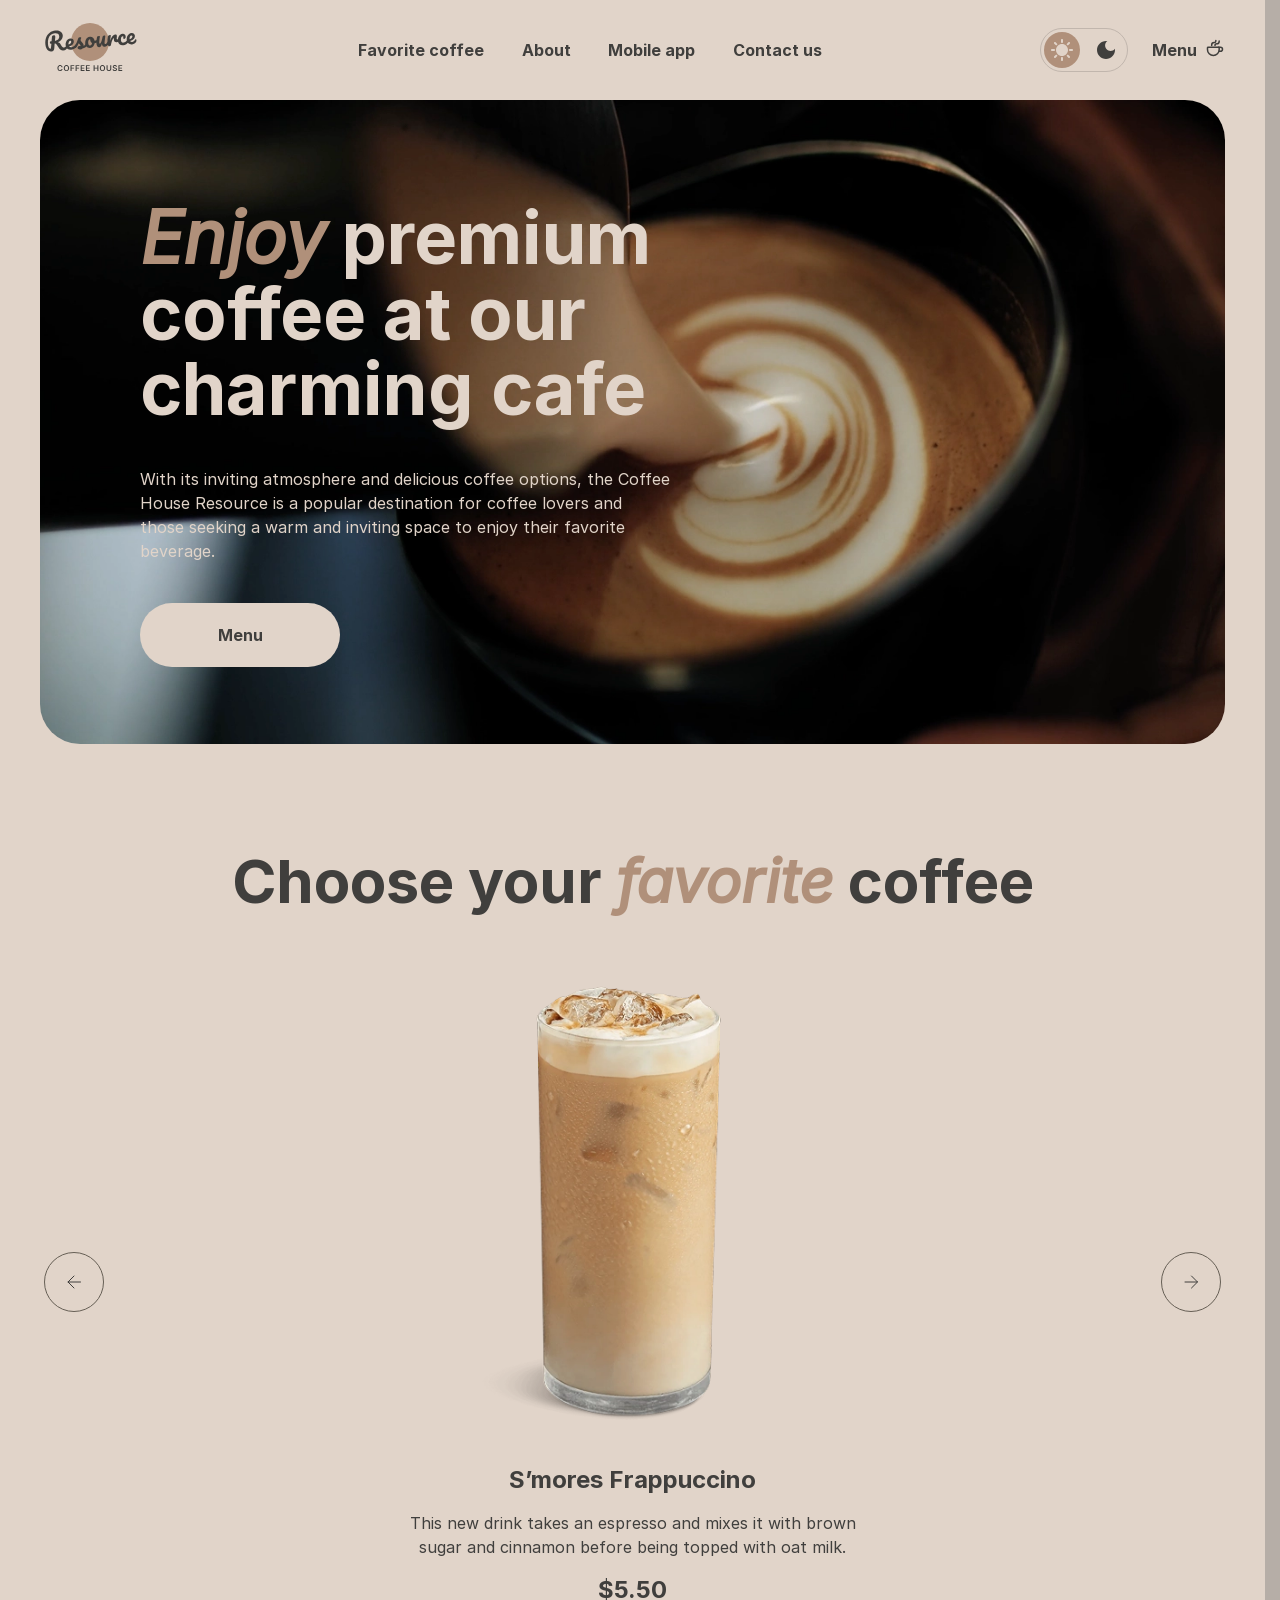
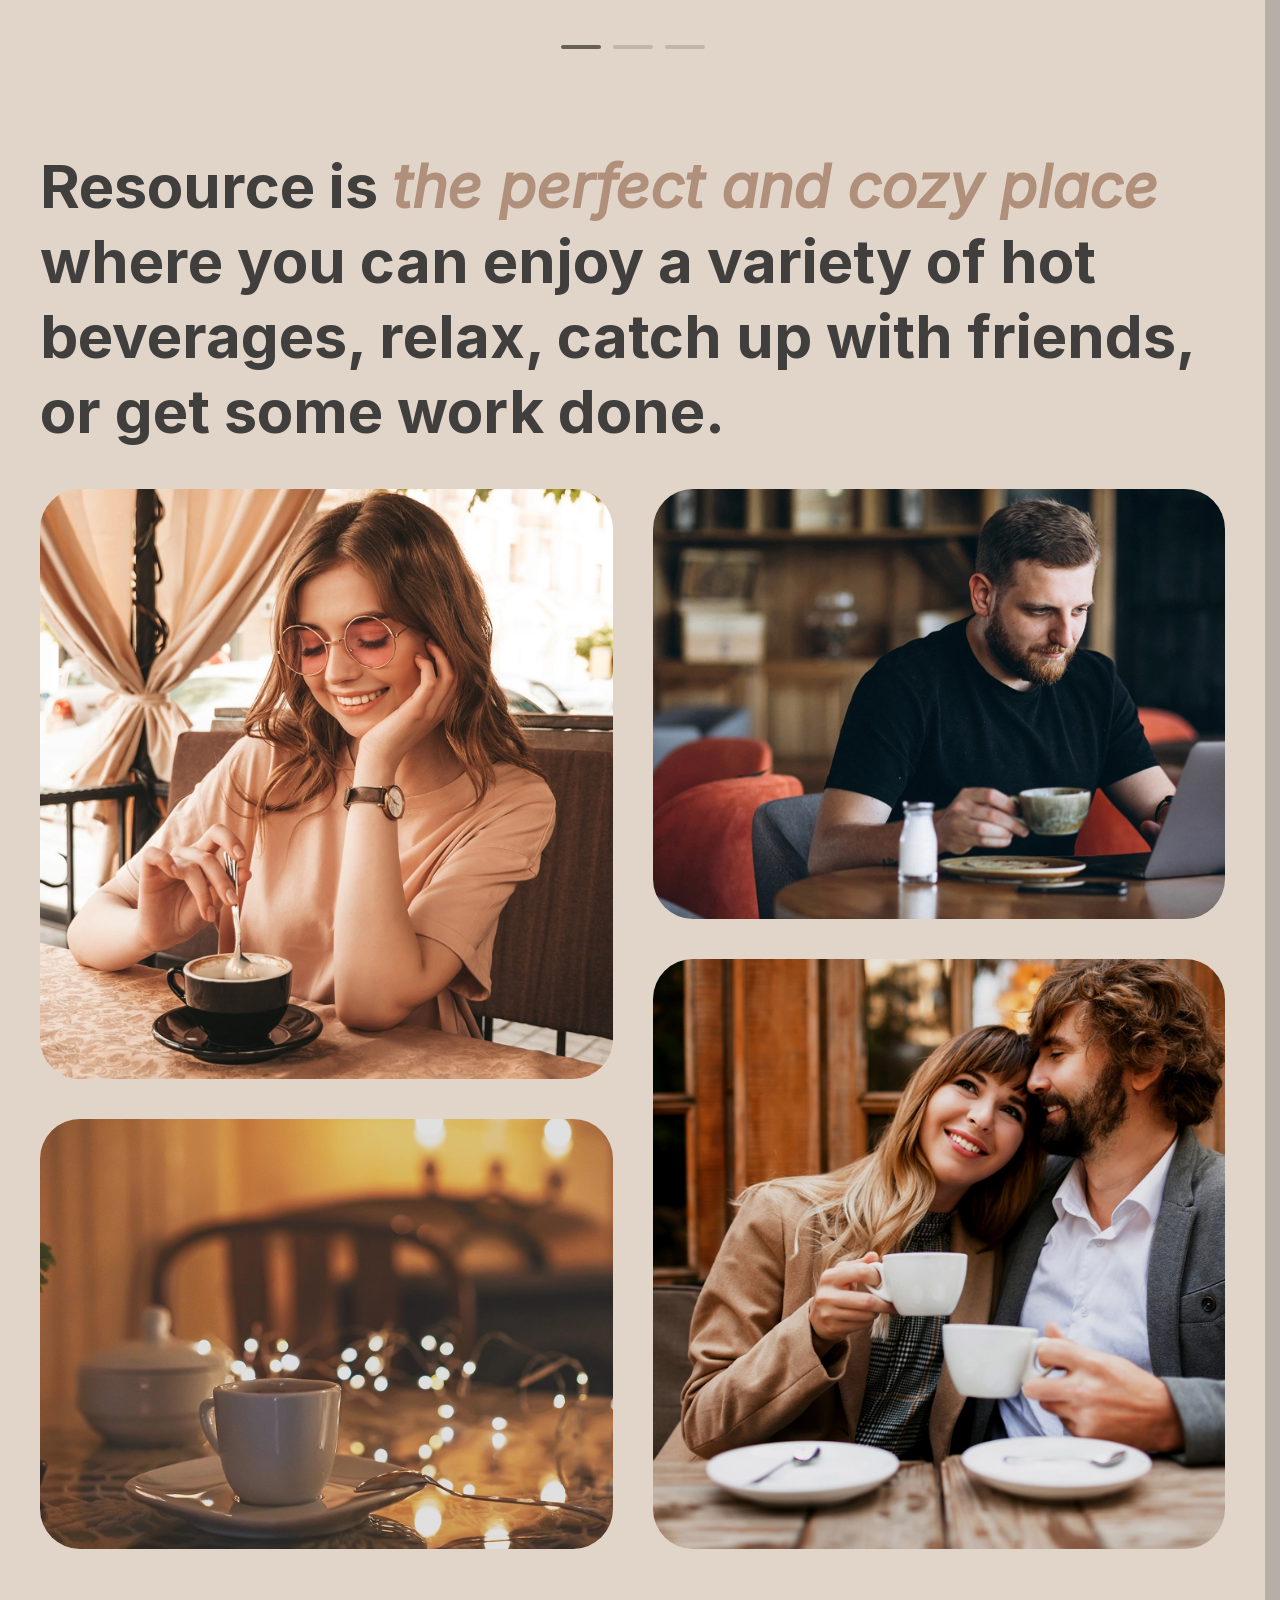
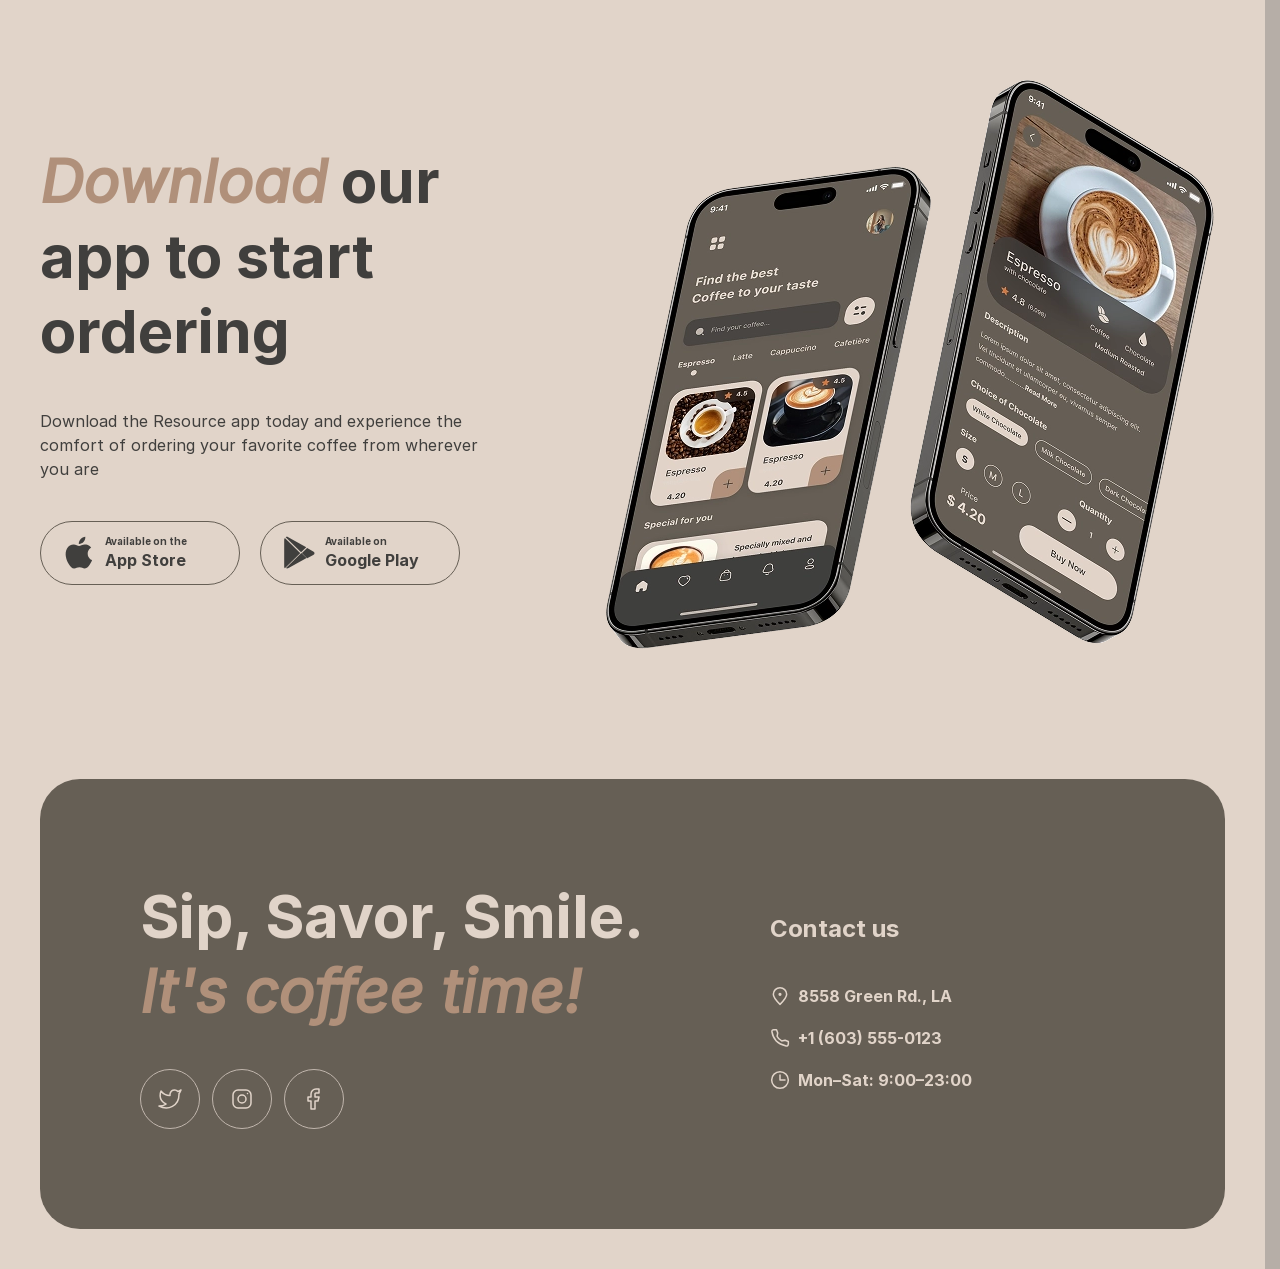
==== commit 5a2676ae: "fix: update elements to meet requirements" ====
--- a/index.html
+++ b/index.html
@@ -21,10 +21,10 @@
       </a>
       <nav class="nav">
         <ul class="nav-list">
-          <li class="nav-list-item"><a href="#">Favorite coffee</a></li>
-          <li class="nav-list-item"><a href="#">About</a></li>
-          <li class="nav-list-item"><a href="#">Mobile app</a></li>
-          <li class="nav-list-item"><a href="#">Contact us</a></li>
+          <li class="nav-list-item"><a href="#favorite">Favorite coffee</a></li>
+          <li class="nav-list-item"><a href="#about">About</a></li>
+          <li class="nav-list-item"><a href="#download">Mobile app</a></li>
+          <li class="nav-list-item"><a href="#contacts">Contact us</a></li>
         </ul>
       </nav>
       <button class="theme-switch" id="theme-button" type="button">
@@ -44,7 +44,7 @@
         </span>
       </button>
       <div class="header-menu">
-        <a class="header-menu-link" href="#">
+        <a class="header-menu-link action-link" href="catalog.html">
           <span>Menu</span>
           <svg width="20" height="20" viewBox="0 0 20 20" fill="none" xmlns="http://www.w3.org/2000/svg">
             <path
@@ -96,10 +96,42 @@
             With its inviting atmosphere and delicious coffee options, the Coffee House Resource is a popular destination for coffee lovers and those seeking a warm and inviting
             space to enjoy their favorite beverage.
           </p>
-          <button class="hero-text-button button-primary action-link">Menu</button>
+          <a class="hero-button button-primary action-link" href="catalog.html">
+            Menu
+            <svg width="20" height="20" viewBox="0 0 20 20" fill="none" xmlns="http://www.w3.org/2000/svg">
+              <path
+                d="M14.166 9.76667V11.6667C14.166 14.8883 11.5543 17.5 8.33268 17.5C5.11102 17.5 2.49935 14.8883 2.49935 11.6667V9.76667C2.49935 9.4353 2.76798 9.16667 3.09935 9.16667H13.566C13.8974 9.16667 14.166 9.4353 14.166 9.76667Z"
+                stroke="currentColor"
+                stroke-width="1.5"
+                stroke-linecap="round"
+                stroke-linejoin="round"
+              />
+              <path
+                d="M9.99935 7.49996C9.99935 6.66663 10.5946 5.83329 11.7851 5.83329C13.1 5.83329 14.166 4.7673 14.166 3.45234V2.91663"
+                stroke="currentColor"
+                stroke-width="1.5"
+                stroke-linecap="round"
+                stroke-linejoin="round"
+              />
+              <path
+                d="M6.66732 7.5V7.08333C6.66732 5.70262 7.78661 4.58333 9.16732 4.58333C10.0878 4.58333 10.834 3.83714 10.834 2.91667V2.5"
+                stroke="currentColor"
+                stroke-width="1.5"
+                stroke-linecap="round"
+                stroke-linejoin="round"
+              />
+              <path
+                d="M13.334 9.16663H15.4173C16.5679 9.16663 17.5007 10.0994 17.5007 11.25C17.5007 12.4006 16.5679 13.3333 15.4173 13.3333H14.1673"
+                stroke="currentColor"
+                stroke-width="1.5"
+                stroke-linecap="round"
+                stroke-linejoin="round"
+              />
+            </svg>
+          </a>
         </div>
       </section>
-      <section class="slider-wrapper">
+      <section class="slider-wrapper" id="favorite">
         <h2 class="slider-text heading-2">Choose your <span class="accent">favorite</span> coffee</h2>
         <div class="slider-product">
           <button class="button-slider slider-arrow-prev" aria-label="Previous">
@@ -134,12 +166,12 @@
           </button>
         </div>
         <div class="slider-dots">
-          <span class="slider-dot is-active" aria-label="Slide 1"></span>
-          <span class="slider-dot" aria-label="Slide 2"></span>
-          <span class="slider-dot" aria-label="Slide 3"></span>
+          <span class="slider-dot is-active"></span>
+          <span class="slider-dot"></span>
+          <span class="slider-dot"></span>
         </div>
       </section>
-      <section class="about">
+      <section class="about" id="about">
         <h2 class="about-text heading-2">
           Resource is <span class="accent">the perfect and cozy place</span> where you can enjoy a variety of hot beverages, relax, catch up with friends, or get some work done.
         </h2>
@@ -154,7 +186,7 @@
           </div>
         </div>
       </section>
-      <section class="download">
+      <section class="download" id="download">
         <div class="download-info">
           <h2 class="download-title heading-2"><span class="accent">Download</span> our app to&nbsp;start ordering</h2>
           <p class="body-medium">Download the Resource app today and experience the comfort of ordering your favorite coffee from wherever you are</p>
@@ -244,7 +276,7 @@
           </a>
         </div>
       </div>
-      <div class="footer-contacts">
+      <div class="footer-contacts" id="contacts">
         <h3 class="heading-3">Contact us</h3>
         <ul class="footer-contacts-list">
           <li>
--- a/css/style.css
+++ b/css/style.css
@@ -27,15 +27,18 @@
     /* fonts */
     --font-family-base: 'Inter', sans-serif;
     --fs-heading-1: 72px;
+    --fs-heading-1-tablet: 60px;
+    --fs-heading-1-small: 48px;
     --fs-heading-1-mob: 42px;
     --fw-heading-1: 600;
     --lh-heading-1: 1.05;
     --lh-heading-1-mob: 1.15;
     --fs-heading-2: 60px;
+    --fs-heading-2-tablet: 48px;
+    --fs-heading-2-small: 38px;
     --fs-heading-2-mob: 32px;
     --fw-heading-2: 600;
     --lh-heading-2: 1.25;
-    --lh-heading-2-mob: 1.25;
     --fs-heading-3: 24px;
     --fw-heading-3: 600;
     --lh-heading-3: 1.25;
@@ -78,6 +81,7 @@
 /* Fonts sizes */
 .accent {
     font-style: italic;
+    color: var(--color-text-accent);
 }
 
 .heading-1 {
@@ -109,6 +113,7 @@
     font-size: var(--fs-body-medium);
     font-weight: var(--fw-body-medium);
     line-height: var(--lh-body-medium);
+    margin: 0;
 }
 
 .body-caption {
@@ -116,6 +121,7 @@
     font-size: var(--fs-body-caption);
     font-weight: var(--fw-body-caption);
     line-height: var(--lh-body-caption);
+    margin: 0;
 }
 
 .action-link {
@@ -123,6 +129,7 @@
     font-size: var(--fs-action-link);
     font-weight: var(--fw-action-link);
     line-height: var(--lh-action-link);
+    margin: 0;
 }
 
 .action-burger-link {
@@ -130,9 +137,30 @@
     font-size: var(--fs-action-burger-link);
     font-weight: var(--fw-action-burger-link);
     line-height: var(--lh-action-burger-link);
-}
-
-@media (max-width: 380px) {
+    margin: 0;
+}
+
+@media (max-width: 768px) {
+    .heading-1 {
+        font-size: var(--fs-heading-1-tablet);
+    }
+
+    .heading-2 {
+        font-size: var(--fs-heading-2-tablet);
+    }
+}
+
+@media (max-width: 640px) {
+    .heading-1 {
+        font-size: var(--fs-heading-1-small);
+    }
+
+    .heading-2 {
+        font-size: var(--fs-heading-2-small);
+    }
+}
+
+@media (max-width: 488px) {
     .heading-1 {
         font-size: var(--fs-heading-1-mob);
         line-height: var(--lh-heading-1-mob);
@@ -140,18 +168,21 @@
 
     .heading-2 {
         font-size: var(--fs-heading-2-mob);
-        line-height: var(--lh-heading-2-mob);
     }
 }
 
 /* base page styles */
 html {
+    scrollbar-gutter: stable;
     scroll-behavior: smooth;
     scroll-padding-top: 100px;
     background-color: var(--color-bg);
+    min-height: 100vh;
 }
 
 body {
+    display: flex;
+    flex-direction: column;
     font-family: var(--font-family-base);
     font-size: var(--fs-body-medium);
     font-weight: var(--fw-body-medium);
@@ -193,7 +224,7 @@
     justify-content: center;
     height: 64px;
     color: var(--color-text-primary);
-    background-color: var(--color-border-primary);
+    background-color: var(--color-bg-page);
     border: none;
     border-radius: 32px;
 }
@@ -226,7 +257,7 @@
 .button-google-play:hover {
     color: var(--color-text-inverse);
     background-color: var(--color-bg-container);
-    border: 1px solid transparent;
+    border-color: transparent;
 }
 
 .button-store-text {
@@ -250,7 +281,7 @@
 .button-slider:hover {
     color: var(--color-text-inverse);
     background-color: var(--color-bg-container);
-    border: 1px solid transparent;
+    border-color: transparent;
 }
 
 .button-social {
@@ -261,14 +292,45 @@
     height: 60px;
     color: var(--color-text-inverse);
     background-color: transparent;
-    border: 1px solid var(--color-text-inverse);
+    border: 1px solid var(--color-border-primary);
     border-radius: 50%;
 }
 
 .button-social:hover {
-    color: var(--color-bg-container);
-    background-color: var(--color-text-inverse);
+    color: var(--color-text-primary);
+    background-color: var(--color-bg-page);
     border-color: transparent;
+}
+
+.button-item {
+    display: inline-flex;
+    align-items: center;
+    gap: 8px;
+    height: 46px;
+    padding: 8px 16px 8px 8px;
+    color: var(--color-text-primary);
+    background-color: transparent;
+    border: 1px solid var(--color-border-primary);
+    border-radius: 23px;
+}
+
+.button-item.is-active,
+.button-item:hover {
+    color: var(--color-text-inverse);
+    background-color: var(--color-bg-container);
+    border-color: transparent;
+}
+
+.button-item img {
+    width: 30px;
+    height: 30px;
+    padding: 5px;
+    background-color: var(--color-border-primary);
+    border-radius: 50%;
+}
+
+.button-item.is-active img {
+    background-color: var(--color-bg-page);
 }
 
 .button-icon-burger {
@@ -381,7 +443,7 @@
 }
 
 [data-theme="dark"] .theme-switch:hover .theme-switch-icon-light {
-    background-color: var(--color-border-inverse);
+    background-color: var(--color-bg-container);
 }
 
 [data-theme="dark"] .theme-switch:hover .theme-switch-icon-dark {
@@ -416,6 +478,7 @@
 /* Main page styles */
 .main {
     display: flex;
+    flex: 1;
     flex-direction: column;
     gap: 100px;
     margin-bottom: 100px;
@@ -443,28 +506,46 @@
     position: absolute;
     top: 100px;
     left: 100px;
-    width: 530px;
-    display: flex;
-    flex-direction: column;
-    gap: 40px;
-    color: var(--color-text-inverse);
-}
-
-.hero-text .accent {
-    color: var(--color-text-accent);
-}
-
-.hero-text-button {
+    max-width: 530px;
+    display: flex;
+    flex-direction: column;
+    gap: 40px;
+    margin-right: 40px;
+    color: var(--color-text-inverse);
+}
+
+.hero-button {
     width: 200px;
+}
+
+.hero-button svg {
+    display: none;
+}
+
+.hero-button:hover {
+    color: var(--color-text-primary);
+}
+
+.hero-button:hover svg {
+    display: block;
+    margin-left: 8px;
 }
 
 @media (max-width: 768px) {
     .hero-text {
         left: 60px;
-    }
-}
-
-@media (max-width: 380px) {
+        margin-right: 30px;
+    }
+}
+
+@media (max-width: 640px) {
+    .hero-text {
+        left: 40px;
+        margin-right: 20px;
+    }
+}
+
+@media (max-width: 488px) {
     .main {
         padding: 0 16px;
     }
@@ -476,7 +557,7 @@
     .hero-text {
         top: 60px;
         left: 16px;
-        width: 316px;
+        margin-right: 16px;
     }
 }
 
@@ -487,10 +568,6 @@
     justify-content: center;
     gap: 40px;
     text-align: center;
-}
-
-.slider-text .accent {
-    color: var(--color-text-accent);
 }
 
 .slider-product {
@@ -591,10 +668,6 @@
     gap: 40px;
 }
 
-.about-text .accent {
-    color: var(--color-text-accent);
-}
-
 .about-gallery {
     display: flex;
     gap: 40px;
@@ -649,10 +722,6 @@
     gap: 40px;
     flex: 1;
     max-width: 630px;
-}
-
-.download-title .accent {
-    color: var(--color-text-accent);
 }
 
 .download-buttons {
@@ -706,10 +775,6 @@
     max-width: 530px;
 }
 
-.footer .accent {
-    color: var(--color-text-accent);
-}
-
 .footer-socials {
     display: flex;
     gap: 12px;
@@ -758,4 +823,65 @@
         flex-direction: column;
         padding: 60px 16px;
     }
+}
+
+/* Catalog page styles */
+.main.catalog {
+    gap: 40px;
+}
+
+.catalog-tabs {
+    display: flex;
+    flex-direction: column;
+    align-items: center;
+    gap: 40px;
+    max-width: 800px;
+    text-align: center;
+    margin: 0 auto;
+}
+
+.catalog-image {
+    max-width: 310px;
+    max-height: 310px;
+    border-radius: 40px;
+    transition: transform var(--transition-duration);
+}
+
+.catalog-item:hover .catalog-image {
+    transform: scale(0.9);
+}
+
+.catalog-grid {
+    display: none;
+    flex-wrap: wrap;
+    justify-content: center;
+    gap: 40px;
+}
+
+.catalog-grid.is-active {
+    display: flex;
+}
+
+.catalog-item {
+    display: flex;
+    flex-direction: column;
+    align-items: flex-start;
+    max-width: 310px;
+    min-height: 508px;
+    border: 1px solid var(--color-border-primary);
+    border-radius: 40px;
+    cursor: pointer;
+}
+
+.catalog-content {
+    display: flex;
+    flex-direction: column;
+    align-items: flex-start;
+    gap: 12px;
+    padding: 20px;
+    height: 100%;
+}
+
+.catalog-content .body-medium {
+    flex: 1;
 }
